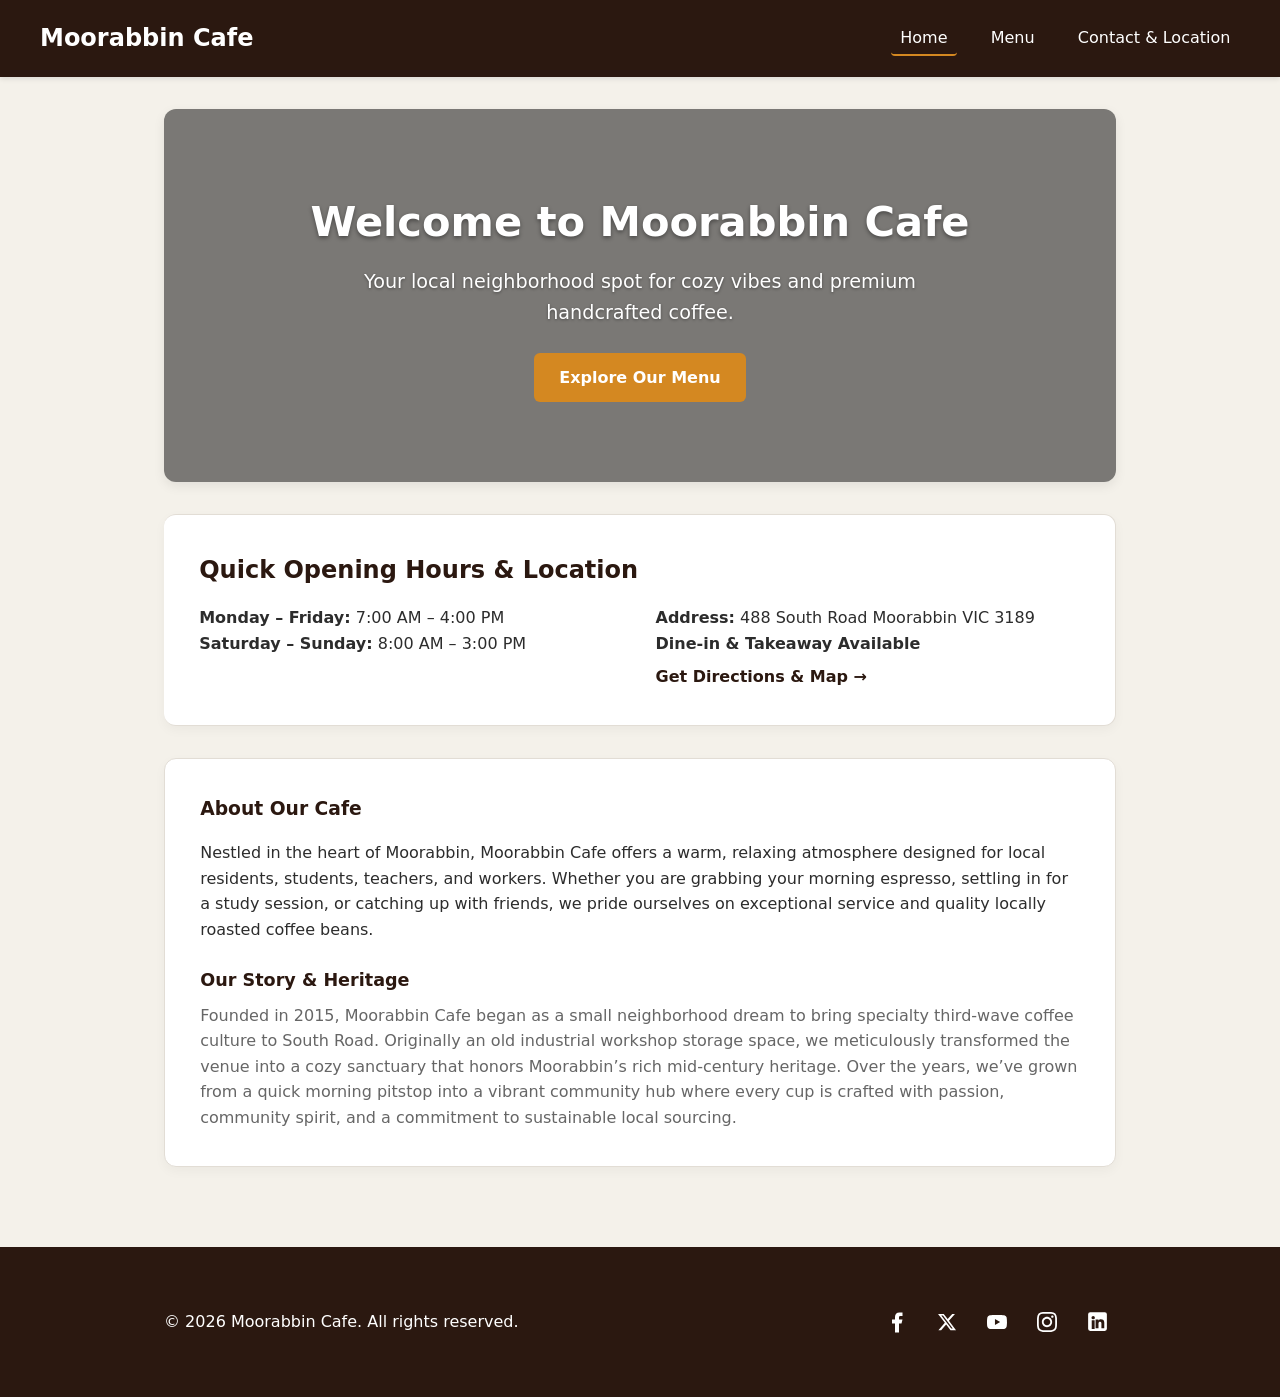
==== index.html @ 080bca46 "Initial upload of Moorabbin Cafe files" ====
<!DOCTYPE html>
<html lang="en">
<head>
  <meta charset="UTF-8">
  <meta name="viewport" content="width=device-width, initial-scale=1.0">
  <title>Moorabbin Cafe | Home</title>
  <link rel="stylesheet" href="css/style.css">
</head>
<body>

  <!-- Navigation Header -->
  <header class="header">
    <a href="index.html" class="brand-title">Moorabbin Cafe</a>
    
    <!-- Responsive Hamburgur Button -->
    <input type="checkbox" id="nav-toggle" class="nav-toggle">
    <label for="nav-toggle" class="hamburger">
      <span></span>
      <span></span>
      <span></span>
    </label>

    <nav>
      <ul class="nav-menu">
        <li><a href="index.html" class="active">Home</a></li>
        <li><a href="menu.html">Menu</a></li>
        <li><a href="contact.html">Contact & Location</a></li>
      </ul>
    </nav>
  </header>

  <!-- Main Content Area -->
  <main>
    <!-- Hero Section -->
    <div class="hero-container">
      <section class="hero">
        <h1>Welcome to Moorabbin Cafe</h1>
        <p>Your local neighborhood spot for cozy vibes and premium handcrafted coffee.</p>
        <a href="menu.html" class="btn">Explore Our Menu</a>
      </section>
    </div>

    <div class="container">
      <!-- Quick Information Section -->
      <section class="card" style="border-left: 6px solid var(--primary-green);">
        <h2>Quick Opening Hours & Location</h2>
        <div class="grid-2">
          <div>
            <p><strong>Monday – Friday:</strong> 7:00 AM – 4:00 PM</p>
            <p><strong>Saturday – Sunday:</strong> 8:00 AM – 3:00 PM</p>
          </div>
          <div>
            <p><strong>Address:</strong> 488 South Road Moorabbin VIC 3189</p>
            <p><strong>Dine-in & Takeaway Available</strong></p>
            <a href="contact.html" style="color: var(--primary-espresso); font-weight: 600; text-decoration: none; margin-top: 0.5rem; display: inline-block;">Get Directions & Map &rarr;</a>
          </div>
        </div>
      </section>

      <!-- About Section -->
      <section class="card">
        <h3>About Our Cafe</h3>
        <p style="color: var(--text-dark); line-height: 1.6; margin-bottom: 1rem;">
          Nestled in the heart of Moorabbin, Moorabbin Cafe offers a warm, relaxing atmosphere designed for local residents, students, teachers, and workers. Whether you are grabbing your morning espresso, settling in for a study session, or catching up with friends, we pride ourselves on exceptional service and quality locally roasted coffee beans.
        </p>
        
        <h4 style="color: var(--primary-espresso); margin-top: 1.5rem; margin-bottom: 0.5rem; font-size: 1.1rem;">Our Story & Heritage</h4>
        <p style="color: var(--text-muted); line-height: 1.6;">
          Founded in 2015, Moorabbin Cafe began as a small neighborhood dream to bring specialty third-wave coffee culture to South Road. Originally an old industrial workshop storage space, we meticulously transformed the venue into a cozy sanctuary that honors Moorabbin’s rich mid-century heritage. Over the years, we’ve grown from a quick morning pitstop into a vibrant community hub where every cup is crafted with passion, community spirit, and a commitment to sustainable local sourcing.
        </p>
      </section>      
    </div>
  </main>

  <!-- Footer -->
  <footer>
    <div class="container footer-container">
      <p>&copy; 2026 Moorabbin Cafe. All rights reserved.</p>

      <!-- Social Links (Right-aligned) -->
      <div class="footer-socials">
        <!-- Facebook -->
        <a href="https://facebook.com" target="_blank" rel="noopener noreferrer" class="social-icon facebook-link" aria-label="Facebook">
          <svg viewBox="0 0 24 24">
            <path d="M14 13.5h2.5l1-4H14v-2c0-1.03.7-1.5 1.5-1.5h2v-3.5h-3c-3.1 0-4.5 1.84-4.5 4.5v2.5H7v4h3v9h4v-9z"/>
          </svg>
        </a>
        
        <!-- X (Twitter) -->
        <a href="https://x.com" target="_blank" rel="noopener noreferrer" class="social-icon" aria-label="X (Twitter)">
          <svg viewBox="0 0 24 24"><path d="M18.244 2.25h3.308l-7.227 8.26 8.502 11.24H16.17l-5.214-6.817L4.99 21.75H1.68l7.73-8.835L1.254 2.25H8.08l4.713 6.231zm-1.161 17.52h1.833L7.084 4.126H5.117z"/></svg>
        </a>

        <!-- YouTube -->
        <a href="https://youtube.com" target="_blank" rel="noopener noreferrer" class="social-icon" aria-label="YouTube">
          <svg viewBox="0 0 24 24"><path d="M23.498 6.186a3.016 3.016 0 0 0-2.122-2.136C19.505 3.545 12 3.545 12 3.545s-7.505 0-9.377.505A3.017 3.017 0 0 0 .502 6.186C0 8.07 0 12 0 12s0 3.93.502 5.814a3.016 3.016 0 0 0 2.122 2.136c1.871.505 9.376.505 9.376.505s7.505 0 9.377-.505a3.015 3.015 0 0 0 2.122-2.136C24 15.93 24 12 24 12s0-3.93-.502-5.814zM9.545 15.568V8.432L15.818 12l-6.273 3.568z"/></svg>
        </a>

        <!-- Instagram -->
        <a href="https://instagram.com" target="_blank" rel="noopener noreferrer" class="social-icon" aria-label="Instagram">
          <svg viewBox="0 0 24 24"><path d="M12 2.163c3.204 0 3.584.012 4.85.07 3.252.148 4.771 1.691 4.919 4.919.058 1.265.069 1.645.069 4.849 0 3.205-.012 3.584-.069 4.849-.149 3.225-1.664 4.771-4.919 4.919-1.266.058-1.644.07-4.85.07-3.204 0-3.584-.012-4.849-.07-3.26-.149-4.771-1.699-4.919-4.92-.058-1.265-.07-1.644-.07-4.849 0-3.204.013-3.583.07-4.849.149-3.227 1.664-4.771 4.919-4.919 1.266-.057 1.645-.069 4.849-.069zm0-2.163c-3.259 0-3.667.014-4.947.072-4.358.2-6.78 2.618-6.98 6.98-.059 1.281-.073 1.689-.073 4.948 0 3.259.014 3.668.072 4.948.2 4.358 2.618 6.78 6.98 6.98 1.281.058 1.689.072 4.948.072 3.259 0 3.668-.014 4.948-.072 4.354-.2 6.782-2.618 6.979-6.98.059-1.28.073-1.689.073-4.948 0-3.259-.014-3.667-.072-4.947-.196-4.354-2.617-6.78-6.979-6.98-1.281-.059-1.69-.073-4.949-.073zm0 5.838c-3.403 0-6.162 2.759-6.162 6.162s2.759 6.163 6.162 6.163 6.162-2.759 6.162-6.163c0-3.403-2.759-6.162-6.162-6.162zm0 10.162c-2.209 0-4-1.79-4-4 0-2.209 1.791-4 4-4s4 1.791 4 4c0 2.21-1.791 4-4 4zm6.406-11.845c-.796 0-1.441.645-1.441 1.44s.645 1.44 1.441 1.44c.795 0 1.439-.645 1.439-1.44s-.644-1.44-1.439-1.44z"/></svg>
        </a>
        <!-- LinkedIn Icon -->
        <a href="https://linkedin.com" target="_blank" rel="noopener noreferrer" class="social-icon" aria-label="LinkedIn">
          <svg viewBox="0 0 24 24" style="width: 25px; height: 25px;"><path d="M19 3a2 2 0 0 1 2 2v14a2 2 0 0 1-2 2H5a2 2 0 0 1-2-2V5a2 2 0 0 1 2-2h14m-.5 15.5v-5.3a3.26 3.26 0 0 0-3.26-3.26c-.85 0-1.84.52-2.28 1.3v-1.11h-2.79v8.37h2.79v-4.93c0-.77.62-1.4 1.39-1.4a1.4 1.4 0 0 1 1.4 1.4v4.93h2.75M6.46 10.9v8.37H9.25V10.9H6.46M7.86 6.64a1.64 1.64 0 1 0 0 3.28 1.64 1.64 0 0 0 0-3.28z"/></svg>
        </a>
      </div>      
    </div>
  </footer>

</body>
</html>
---- css/style.css ----
/* ==========================================================================
   Espresso Coffee Palette Design System
   ========================================================================== */
:root {
  --primary-espresso: #2B1810;  /* Rich dark espresso tone for header, footer & headings */
  --secondary-espresso: #3D2317;/* Slightly lighter roast for hover states */
  --accent-warm: #D48821;       /* Warm roast amber/gold for active links & buttons */
  --bg-cream: #F4F1EA;          /* Light warm background */
  --card-bg: #FFFFFF;
  --text-dark: #2C2C2C;
  --text-muted: #666666;
  --border-color: #E2DDD5;
  --font-main: 'Segoe UI', system-ui, -apple-system, sans-serif;
}

/* ==========================================================================
   Base Resets & Typography
   ========================================================================== */
* {
  box-sizing: border-box;
  margin: 0;
  padding: 0;
}

body {
  font-family: var(--font-main);
  background-color: var(--bg-cream);
  color: var(--text-dark);
  line-height: 1.6;
  display: flex;
  flex-direction: column;
  min-height: 100vh;
}

main {
  flex: 1;
}

a {
  text-decoration: none;
}

/* ==========================================================================
   Layout Containers & Cards
   ========================================================================== */
.container {
  max-width: 1000px;
  margin: 2rem auto;
  padding: 0 1.5rem;
  width: 100%;
}

.card {
  background: var(--card-bg);
  padding: 2.2rem;
  border-radius: 12px;
  box-shadow: 0 4px 12px rgba(0, 0, 0, 0.04);
  margin-bottom: 2rem;
  border: 1px solid var(--border-color);
}

.card h2, 
.card h3 {
  color: var(--primary-espresso);
  margin-bottom: 1rem;
}

.grid-2 {
  display: grid;
  grid-template-columns: 1fr 1fr;
  gap: 2rem;
}

/* ==========================================================================
   Header & Navigation
   ========================================================================== */
.header {
  background-color: var(--primary-espresso);
  color: #ffffff;
  padding: 1.2rem 2.5rem;
  display: flex;
  justify-content: space-between;
  align-items: center;
  position: relative;
  box-shadow: 0 2px 5px rgba(0, 0, 0, 0.1);
}

.brand-title {
  font-size: 1.5rem;
  font-weight: 700;
  color: #ffffff;
}

.nav-toggle {
  display: none;
}

.hamburger {
  display: none;
  flex-direction: column;
  cursor: pointer;
  gap: 5px;
  padding: 5px;
  margin-left: auto;
}

.hamburger span {
  width: 25px;
  height: 3px;
  background-color: #ffffff;
  border-radius: 2px;
}

.nav-menu {
  display: flex;
  list-style: none;
  gap: 1.5rem;
}

.nav-menu a {
  color: #ffffff;
  font-weight: 500;
  padding: 0.4rem 0.6rem;
  border-radius: 4px;
  transition: color 0.2s ease;
}

.nav-menu a:hover,
.nav-menu a.active {
  color: #ffffff;
  border-bottom: 2px solid var(--accent-warm);
}

/* ==========================================================================
   Hero Section
   ========================================================================== */
.hero-container {
  max-width: 1000px;
  margin: 2rem auto 0 auto;
  padding: 0 1.5rem;
}

.hero {
  position: relative;
  background: linear-gradient(rgba(0, 0, 0, 0.5), rgba(0, 0, 0, 0.5)), 
              url('../images/coffee4.jpg') no-repeat center center/cover;
  color: #ffffff;
  padding: 5rem 2rem;
  text-align: center;
  border-radius: 12px;
  overflow: hidden;
  box-shadow: 0 4px 12px rgba(0, 0, 0, 0.08);
  display: flex;
  flex-direction: column;
  align-items: center;
  justify-content: center;
}

.hero h1 {
  font-size: 2.6rem;
  font-weight: 700;
  margin-bottom: 0.75rem;
  text-shadow: 0 2px 4px rgba(0, 0, 0, 0.4);
}

.hero p {
  font-size: 1.2rem;
  margin-bottom: 1.5rem;
  max-width: 650px;
  text-shadow: 0 1px 3px rgba(0, 0, 0, 0.4);
}

.btn {
  display: inline-block;
  background-color: var(--accent-warm);
  color: #ffffff;
  padding: 0.75rem 1.6rem;
  font-weight: 600;
  border-radius: 6px;
  border: none;
  cursor: pointer;
  transition: opacity 0.2s ease;
}

.btn:hover {
  opacity: 0.9;
}

/* ==========================================================================
   Forms & Maps
   ========================================================================== */
.form-group {
  margin-bottom: 1.25rem;
}

.form-group label {
  display: block;
  margin-bottom: 0.5rem;
  font-weight: 600;
  color: var(--text-dark);
}

.form-group input,
.form-group textarea {
  display: block;
  width: 100%;
  padding: 0.75rem;
  border: 1px solid var(--border-color);
  border-radius: 6px;
  font-family: inherit;
  font-size: 1rem;
}

.form-group input:focus,
.form-group textarea:focus {
  outline: 2px solid var(--primary-espresso);
  border-color: transparent;
}

.map-container {
  width: 100%;
  height: 400px;
  border-radius: 8px;
  overflow: hidden;
  margin-top: 1rem;
}

.map-container iframe {
  width: 100% !important;
  height: 100% !important;
  border: 0;
}

/* ==========================================================================
   Unified 4-Column Menu Layout
   ========================================================================== */
.menu-grid-4col {
  display: grid;
  grid-template-columns: repeat(4, 1fr);
  gap: 1.5rem;
  margin-bottom: 3rem;
}

.menu-text-box-coffee,
.menu-text-box-bakery {
  grid-column: span 2;
  background: var(--card-bg);
  padding: 1.8rem;
  border-radius: 12px;
  border: 1px solid var(--border-color);
  box-shadow: 0 4px 12px rgba(0, 0, 0, 0.04);
}

.menu-text-box-coffee h3,
.menu-text-box-bakery h3 {
  color: var(--primary-espresso);
  font-size: 1.4rem;
  margin-bottom: 1rem;
  border-bottom: 2px solid var(--accent-warm);
  padding-bottom: 0.4rem;
}

.menu-text-item {
  display: flex;
  justify-content: space-between;
  border-bottom: 1px dashed var(--border-color);
  padding: 0.5rem 0;
}

.menu-text-name {
  font-weight: 600;
  color: var(--text-dark);
  font-size: 0.95rem;
}

.menu-text-price {
  font-weight: 700;
  color: var(--primary-espresso);
  font-size: 0.95rem;
}

.menu-card {
  background: var(--card-bg);
  border-radius: 10px;
  overflow: hidden;
  border: 1px solid var(--border-color);
  box-shadow: 0 3px 8px rgba(0, 0, 0, 0.04);
  display: flex;
  flex-direction: column;
}

.menu-card-img {
  width: 100%;
  height: 130px;
  object-fit: cover;
  display: block;
}

.menu-card-body {
  padding: 0.85rem;
  display: flex;
  flex-direction: column;
  flex: 1;
}

.menu-card-header {
  display: flex;
  justify-content: space-between;
  align-items: baseline;
  margin-bottom: 0.25rem;
}

.menu-card-title {
  font-size: 0.95rem;
  font-weight: 700;
  color: var(--primary-espresso);
  margin: 0;
}

.menu-card-price {
  font-size: 0.9rem;
  font-weight: 700;
  color: var(--accent-warm);
}

.menu-card-desc {
  font-size: 0.8rem;
  color: var(--text-muted);
  margin: 0;
}

/* ==========================================================================
   Footer & Social Icons
   ========================================================================== */
footer {
  background-color: var(--primary-espresso);
  color: #ffffff;
  padding: 1.5rem 0;
  margin-top: 3rem;
}

.footer-container {
  display: flex;
  justify-content: space-between;
  align-items: center;
  flex-wrap: wrap;
  gap: 1rem;
}

.footer-socials {
  display: flex;
  gap: 0.75rem;
  align-items: center;
}

.social-icon {
  display: inline-flex;
  align-items: center;
  justify-content: center;
  width: 38px;
  height: 38px;
  color: #ffffff;
  text-decoration: none;
  transition: all 0.2s ease;
}

.social-icon svg {
  width: 20px;
  height: 20px;
  fill: #ffffff;
  display: block;
}

.social-icon.facebook-link svg {
  width: 24px;
  height: 24px;
}

.social-icon:hover {
  background-color: rgba(255, 255, 255, 0.2);
  border-radius: 50%;
  transform: translateY(-2px);
}

/* ==========================================================================
   Responsive Media Queries
   ========================================================================== */
@media (max-width: 1024px) {
  .menu-grid-4col {
    grid-template-columns: repeat(2, 1fr);
  }
  .menu-text-box-coffee,
  .menu-text-box-bakery {
    grid-column: span 2;
  }
}

@media (max-width: 768px) {
  .hamburger {
    display: flex;
  }

  .nav-menu {
    display: none;
    flex-direction: column;
    position: absolute;
    top: 100%;
    left: 0;
    width: 100%;
    background-color: var(--primary-espresso);
    padding: 1.0rem 2rem;
    box-shadow: 0 4px 6px rgba(0, 0, 0, 0.15);
    z-index: 100;
  }

  .nav-toggle:checked ~ nav .nav-menu {
    display: flex;
  }

  .grid-2 {
    grid-template-columns: 1fr;
  }
}

@media (max-width: 600px) {
  .menu-grid-4col {
    grid-template-columns: 1fr;
  }
  .menu-text-box-coffee,
  .menu-text-box-bakery {
    grid-column: span 1;
  }
}
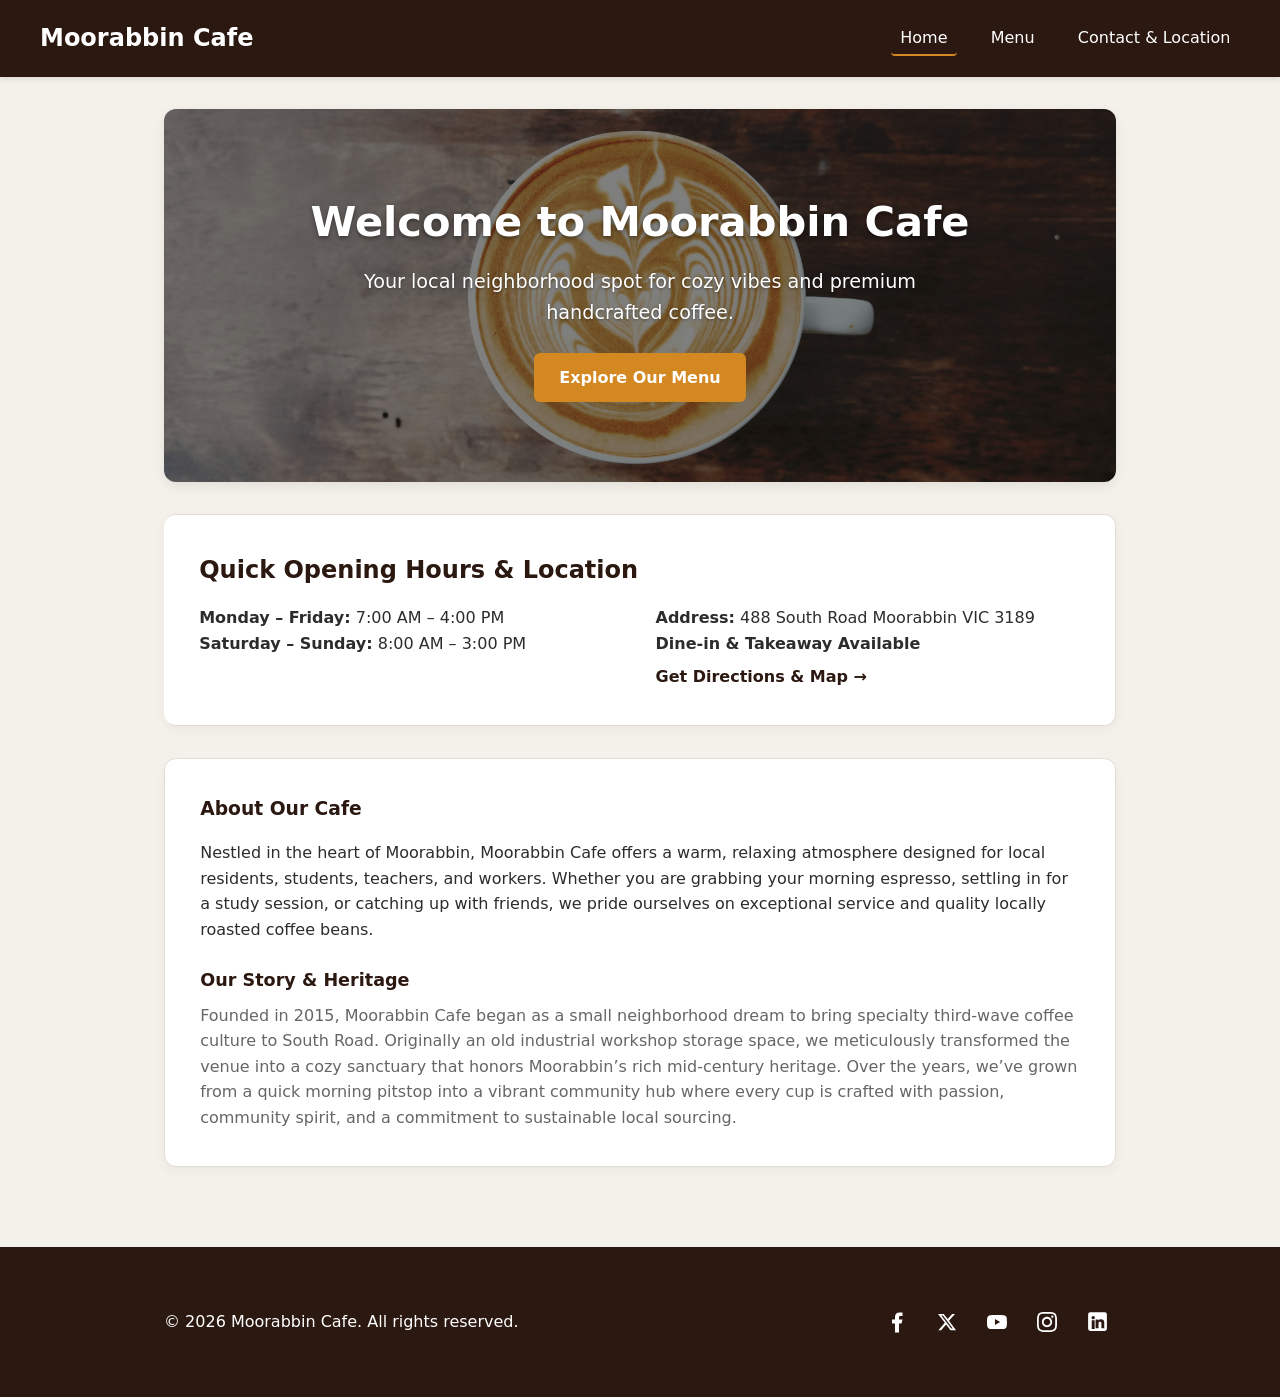
==== commit d64ba607: "Add Google Search Console meta tag" ====
--- a/index.html
+++ b/index.html
@@ -1,112 +1,113 @@
-<!DOCTYPE html>
-<html lang="en">
-<head>
-  <meta charset="UTF-8">
-  <meta name="viewport" content="width=device-width, initial-scale=1.0">
-  <title>Moorabbin Cafe | Home</title>
-  <link rel="stylesheet" href="css/style.css">
-</head>
-<body>
-
-  <!-- Navigation Header -->
-  <header class="header">
-    <a href="index.html" class="brand-title">Moorabbin Cafe</a>
-    
-    <!-- Responsive Hamburgur Button -->
-    <input type="checkbox" id="nav-toggle" class="nav-toggle">
-    <label for="nav-toggle" class="hamburger">
-      <span></span>
-      <span></span>
-      <span></span>
-    </label>
-
-    <nav>
-      <ul class="nav-menu">
-        <li><a href="index.html" class="active">Home</a></li>
-        <li><a href="menu.html">Menu</a></li>
-        <li><a href="contact.html">Contact & Location</a></li>
-      </ul>
-    </nav>
-  </header>
-
-  <!-- Main Content Area -->
-  <main>
-    <!-- Hero Section -->
-    <div class="hero-container">
-      <section class="hero">
-        <h1>Welcome to Moorabbin Cafe</h1>
-        <p>Your local neighborhood spot for cozy vibes and premium handcrafted coffee.</p>
-        <a href="menu.html" class="btn">Explore Our Menu</a>
-      </section>
-    </div>
-
-    <div class="container">
-      <!-- Quick Information Section -->
-      <section class="card" style="border-left: 6px solid var(--primary-green);">
-        <h2>Quick Opening Hours & Location</h2>
-        <div class="grid-2">
-          <div>
-            <p><strong>Monday – Friday:</strong> 7:00 AM – 4:00 PM</p>
-            <p><strong>Saturday – Sunday:</strong> 8:00 AM – 3:00 PM</p>
-          </div>
-          <div>
-            <p><strong>Address:</strong> 488 South Road Moorabbin VIC 3189</p>
-            <p><strong>Dine-in & Takeaway Available</strong></p>
-            <a href="contact.html" style="color: var(--primary-espresso); font-weight: 600; text-decoration: none; margin-top: 0.5rem; display: inline-block;">Get Directions & Map &rarr;</a>
-          </div>
-        </div>
-      </section>
-
-      <!-- About Section -->
-      <section class="card">
-        <h3>About Our Cafe</h3>
-        <p style="color: var(--text-dark); line-height: 1.6; margin-bottom: 1rem;">
-          Nestled in the heart of Moorabbin, Moorabbin Cafe offers a warm, relaxing atmosphere designed for local residents, students, teachers, and workers. Whether you are grabbing your morning espresso, settling in for a study session, or catching up with friends, we pride ourselves on exceptional service and quality locally roasted coffee beans.
-        </p>
-        
-        <h4 style="color: var(--primary-espresso); margin-top: 1.5rem; margin-bottom: 0.5rem; font-size: 1.1rem;">Our Story & Heritage</h4>
-        <p style="color: var(--text-muted); line-height: 1.6;">
-          Founded in 2015, Moorabbin Cafe began as a small neighborhood dream to bring specialty third-wave coffee culture to South Road. Originally an old industrial workshop storage space, we meticulously transformed the venue into a cozy sanctuary that honors Moorabbin’s rich mid-century heritage. Over the years, we’ve grown from a quick morning pitstop into a vibrant community hub where every cup is crafted with passion, community spirit, and a commitment to sustainable local sourcing.
-        </p>
-      </section>      
-    </div>
-  </main>
-
-  <!-- Footer -->
-  <footer>
-    <div class="container footer-container">
-      <p>&copy; 2026 Moorabbin Cafe. All rights reserved.</p>
-
-      <!-- Social Links (Right-aligned) -->
-      <div class="footer-socials">
-        <!-- Facebook -->
-        <a href="https://facebook.com" target="_blank" rel="noopener noreferrer" class="social-icon facebook-link" aria-label="Facebook">
-          <svg viewBox="0 0 24 24">
-            <path d="M14 13.5h2.5l1-4H14v-2c0-1.03.7-1.5 1.5-1.5h2v-3.5h-3c-3.1 0-4.5 1.84-4.5 4.5v2.5H7v4h3v9h4v-9z"/>
-          </svg>
-        </a>
-        
-        <!-- X (Twitter) -->
-        <a href="https://x.com" target="_blank" rel="noopener noreferrer" class="social-icon" aria-label="X (Twitter)">
-          <svg viewBox="0 0 24 24"><path d="M18.244 2.25h3.308l-7.227 8.26 8.502 11.24H16.17l-5.214-6.817L4.99 21.75H1.68l7.73-8.835L1.254 2.25H8.08l4.713 6.231zm-1.161 17.52h1.833L7.084 4.126H5.117z"/></svg>
-        </a>
-
-        <!-- YouTube -->
-        <a href="https://youtube.com" target="_blank" rel="noopener noreferrer" class="social-icon" aria-label="YouTube">
-          <svg viewBox="0 0 24 24"><path d="M23.498 6.186a3.016 3.016 0 0 0-2.122-2.136C19.505 3.545 12 3.545 12 3.545s-7.505 0-9.377.505A3.017 3.017 0 0 0 .502 6.186C0 8.07 0 12 0 12s0 3.93.502 5.814a3.016 3.016 0 0 0 2.122 2.136c1.871.505 9.376.505 9.376.505s7.505 0 9.377-.505a3.015 3.015 0 0 0 2.122-2.136C24 15.93 24 12 24 12s0-3.93-.502-5.814zM9.545 15.568V8.432L15.818 12l-6.273 3.568z"/></svg>
-        </a>
-
-        <!-- Instagram -->
-        <a href="https://instagram.com" target="_blank" rel="noopener noreferrer" class="social-icon" aria-label="Instagram">
-          <svg viewBox="0 0 24 24"><path d="M12 2.163c3.204 0 3.584.012 4.85.07 3.252.148 4.771 1.691 4.919 4.919.058 1.265.069 1.645.069 4.849 0 3.205-.012 3.584-.069 4.849-.149 3.225-1.664 4.771-4.919 4.919-1.266.058-1.644.07-4.85.07-3.204 0-3.584-.012-4.849-.07-3.26-.149-4.771-1.699-4.919-4.92-.058-1.265-.07-1.644-.07-4.849 0-3.204.013-3.583.07-4.849.149-3.227 1.664-4.771 4.919-4.919 1.266-.057 1.645-.069 4.849-.069zm0-2.163c-3.259 0-3.667.014-4.947.072-4.358.2-6.78 2.618-6.98 6.98-.059 1.281-.073 1.689-.073 4.948 0 3.259.014 3.668.072 4.948.2 4.358 2.618 6.78 6.98 6.98 1.281.058 1.689.072 4.948.072 3.259 0 3.668-.014 4.948-.072 4.354-.2 6.782-2.618 6.979-6.98.059-1.28.073-1.689.073-4.948 0-3.259-.014-3.667-.072-4.947-.196-4.354-2.617-6.78-6.979-6.98-1.281-.059-1.69-.073-4.949-.073zm0 5.838c-3.403 0-6.162 2.759-6.162 6.162s2.759 6.163 6.162 6.163 6.162-2.759 6.162-6.163c0-3.403-2.759-6.162-6.162-6.162zm0 10.162c-2.209 0-4-1.79-4-4 0-2.209 1.791-4 4-4s4 1.791 4 4c0 2.21-1.791 4-4 4zm6.406-11.845c-.796 0-1.441.645-1.441 1.44s.645 1.44 1.441 1.44c.795 0 1.439-.645 1.439-1.44s-.644-1.44-1.439-1.44z"/></svg>
-        </a>
-        <!-- LinkedIn Icon -->
-        <a href="https://linkedin.com" target="_blank" rel="noopener noreferrer" class="social-icon" aria-label="LinkedIn">
-          <svg viewBox="0 0 24 24" style="width: 25px; height: 25px;"><path d="M19 3a2 2 0 0 1 2 2v14a2 2 0 0 1-2 2H5a2 2 0 0 1-2-2V5a2 2 0 0 1 2-2h14m-.5 15.5v-5.3a3.26 3.26 0 0 0-3.26-3.26c-.85 0-1.84.52-2.28 1.3v-1.11h-2.79v8.37h2.79v-4.93c0-.77.62-1.4 1.39-1.4a1.4 1.4 0 0 1 1.4 1.4v4.93h2.75M6.46 10.9v8.37H9.25V10.9H6.46M7.86 6.64a1.64 1.64 0 1 0 0 3.28 1.64 1.64 0 0 0 0-3.28z"/></svg>
-        </a>
-      </div>      
-    </div>
-  </footer>
-
-</body>
+<!DOCTYPE html>
+<html lang="en">
+<head>
+  <meta charset="UTF-8">
+  <meta name="viewport" content="width=device-width, initial-scale=1.0">
+  <meta name="google-site-verification" content="V3QNZVAtZKauaNnLMULuKg85HY6yOqBI1x1kBFEwi4g" />
+  <title>Moorabbin Cafe | Home</title>
+  <link rel="stylesheet" href="css/style.css">
+</head>
+<body>
+
+  <!-- Navigation Header -->
+  <header class="header">
+    <a href="index.html" class="brand-title">Moorabbin Cafe</a>
+    
+    <!-- Responsive Hamburgur Button -->
+    <input type="checkbox" id="nav-toggle" class="nav-toggle">
+    <label for="nav-toggle" class="hamburger">
+      <span></span>
+      <span></span>
+      <span></span>
+    </label>
+
+    <nav>
+      <ul class="nav-menu">
+        <li><a href="index.html" class="active">Home</a></li>
+        <li><a href="menu.html">Menu</a></li>
+        <li><a href="contact.html">Contact & Location</a></li>
+      </ul>
+    </nav>
+  </header>
+
+  <!-- Main Content Area -->
+  <main>
+    <!-- Hero Section -->
+    <div class="hero-container">
+      <section class="hero">
+        <h1>Welcome to Moorabbin Cafe</h1>
+        <p>Your local neighborhood spot for cozy vibes and premium handcrafted coffee.</p>
+        <a href="menu.html" class="btn">Explore Our Menu</a>
+      </section>
+    </div>
+
+    <div class="container">
+      <!-- Quick Information Section -->
+      <section class="card" style="border-left: 6px solid var(--primary-green);">
+        <h2>Quick Opening Hours & Location</h2>
+        <div class="grid-2">
+          <div>
+            <p><strong>Monday – Friday:</strong> 7:00 AM – 4:00 PM</p>
+            <p><strong>Saturday – Sunday:</strong> 8:00 AM – 3:00 PM</p>
+          </div>
+          <div>
+            <p><strong>Address:</strong> 488 South Road Moorabbin VIC 3189</p>
+            <p><strong>Dine-in & Takeaway Available</strong></p>
+            <a href="contact.html" style="color: var(--primary-espresso); font-weight: 600; text-decoration: none; margin-top: 0.5rem; display: inline-block;">Get Directions & Map &rarr;</a>
+          </div>
+        </div>
+      </section>
+
+      <!-- About Section -->
+      <section class="card">
+        <h3>About Our Cafe</h3>
+        <p style="color: var(--text-dark); line-height: 1.6; margin-bottom: 1rem;">
+          Nestled in the heart of Moorabbin, Moorabbin Cafe offers a warm, relaxing atmosphere designed for local residents, students, teachers, and workers. Whether you are grabbing your morning espresso, settling in for a study session, or catching up with friends, we pride ourselves on exceptional service and quality locally roasted coffee beans.
+        </p>
+        
+        <h4 style="color: var(--primary-espresso); margin-top: 1.5rem; margin-bottom: 0.5rem; font-size: 1.1rem;">Our Story & Heritage</h4>
+        <p style="color: var(--text-muted); line-height: 1.6;">
+          Founded in 2015, Moorabbin Cafe began as a small neighborhood dream to bring specialty third-wave coffee culture to South Road. Originally an old industrial workshop storage space, we meticulously transformed the venue into a cozy sanctuary that honors Moorabbin’s rich mid-century heritage. Over the years, we’ve grown from a quick morning pitstop into a vibrant community hub where every cup is crafted with passion, community spirit, and a commitment to sustainable local sourcing.
+        </p>
+      </section>      
+    </div>
+  </main>
+
+  <!-- Footer -->
+  <footer>
+    <div class="container footer-container">
+      <p>&copy; 2026 Moorabbin Cafe. All rights reserved.</p>
+
+      <!-- Social Links (Right-aligned) -->
+      <div class="footer-socials">
+        <!-- Facebook -->
+        <a href="https://facebook.com" target="_blank" rel="noopener noreferrer" class="social-icon facebook-link" aria-label="Facebook">
+          <svg viewBox="0 0 24 24">
+            <path d="M14 13.5h2.5l1-4H14v-2c0-1.03.7-1.5 1.5-1.5h2v-3.5h-3c-3.1 0-4.5 1.84-4.5 4.5v2.5H7v4h3v9h4v-9z"/>
+          </svg>
+        </a>
+        
+        <!-- X (Twitter) -->
+        <a href="https://x.com" target="_blank" rel="noopener noreferrer" class="social-icon" aria-label="X (Twitter)">
+          <svg viewBox="0 0 24 24"><path d="M18.244 2.25h3.308l-7.227 8.26 8.502 11.24H16.17l-5.214-6.817L4.99 21.75H1.68l7.73-8.835L1.254 2.25H8.08l4.713 6.231zm-1.161 17.52h1.833L7.084 4.126H5.117z"/></svg>
+        </a>
+
+        <!-- YouTube -->
+        <a href="https://youtube.com" target="_blank" rel="noopener noreferrer" class="social-icon" aria-label="YouTube">
+          <svg viewBox="0 0 24 24"><path d="M23.498 6.186a3.016 3.016 0 0 0-2.122-2.136C19.505 3.545 12 3.545 12 3.545s-7.505 0-9.377.505A3.017 3.017 0 0 0 .502 6.186C0 8.07 0 12 0 12s0 3.93.502 5.814a3.016 3.016 0 0 0 2.122 2.136c1.871.505 9.376.505 9.376.505s7.505 0 9.377-.505a3.015 3.015 0 0 0 2.122-2.136C24 15.93 24 12 24 12s0-3.93-.502-5.814zM9.545 15.568V8.432L15.818 12l-6.273 3.568z"/></svg>
+        </a>
+
+        <!-- Instagram -->
+        <a href="https://instagram.com" target="_blank" rel="noopener noreferrer" class="social-icon" aria-label="Instagram">
+          <svg viewBox="0 0 24 24"><path d="M12 2.163c3.204 0 3.584.012 4.85.07 3.252.148 4.771 1.691 4.919 4.919.058 1.265.069 1.645.069 4.849 0 3.205-.012 3.584-.069 4.849-.149 3.225-1.664 4.771-4.919 4.919-1.266.058-1.644.07-4.85.07-3.204 0-3.584-.012-4.849-.07-3.26-.149-4.771-1.699-4.919-4.92-.058-1.265-.07-1.644-.07-4.849 0-3.204.013-3.583.07-4.849.149-3.227 1.664-4.771 4.919-4.919 1.266-.057 1.645-.069 4.849-.069zm0-2.163c-3.259 0-3.667.014-4.947.072-4.358.2-6.78 2.618-6.98 6.98-.059 1.281-.073 1.689-.073 4.948 0 3.259.014 3.668.072 4.948.2 4.358 2.618 6.78 6.98 6.98 1.281.058 1.689.072 4.948.072 3.259 0 3.668-.014 4.948-.072 4.354-.2 6.782-2.618 6.979-6.98.059-1.28.073-1.689.073-4.948 0-3.259-.014-3.667-.072-4.947-.196-4.354-2.617-6.78-6.979-6.98-1.281-.059-1.69-.073-4.949-.073zm0 5.838c-3.403 0-6.162 2.759-6.162 6.162s2.759 6.163 6.162 6.163 6.162-2.759 6.162-6.163c0-3.403-2.759-6.162-6.162-6.162zm0 10.162c-2.209 0-4-1.79-4-4 0-2.209 1.791-4 4-4s4 1.791 4 4c0 2.21-1.791 4-4 4zm6.406-11.845c-.796 0-1.441.645-1.441 1.44s.645 1.44 1.441 1.44c.795 0 1.439-.645 1.439-1.44s-.644-1.44-1.439-1.44z"/></svg>
+        </a>
+        <!-- LinkedIn Icon -->
+        <a href="https://linkedin.com" target="_blank" rel="noopener noreferrer" class="social-icon" aria-label="LinkedIn">
+          <svg viewBox="0 0 24 24" style="width: 25px; height: 25px;"><path d="M19 3a2 2 0 0 1 2 2v14a2 2 0 0 1-2 2H5a2 2 0 0 1-2-2V5a2 2 0 0 1 2-2h14m-.5 15.5v-5.3a3.26 3.26 0 0 0-3.26-3.26c-.85 0-1.84.52-2.28 1.3v-1.11h-2.79v8.37h2.79v-4.93c0-.77.62-1.4 1.39-1.4a1.4 1.4 0 0 1 1.4 1.4v4.93h2.75M6.46 10.9v8.37H9.25V10.9H6.46M7.86 6.64a1.64 1.64 0 1 0 0 3.28 1.64 1.64 0 0 0 0-3.28z"/></svg>
+        </a>
+      </div>      
+    </div>
+  </footer>
+
+</body>
 </html>
--- a/css/style.css
+++ b/css/style.css
@@ -1,433 +1,433 @@
-/* ==========================================================================
-   Espresso Coffee Palette Design System
-   ========================================================================== */
-:root {
-  --primary-espresso: #2B1810;  /* Rich dark espresso tone for header, footer & headings */
-  --secondary-espresso: #3D2317;/* Slightly lighter roast for hover states */
-  --accent-warm: #D48821;       /* Warm roast amber/gold for active links & buttons */
-  --bg-cream: #F4F1EA;          /* Light warm background */
-  --card-bg: #FFFFFF;
-  --text-dark: #2C2C2C;
-  --text-muted: #666666;
-  --border-color: #E2DDD5;
-  --font-main: 'Segoe UI', system-ui, -apple-system, sans-serif;
-}
-
-/* ==========================================================================
-   Base Resets & Typography
-   ========================================================================== */
-* {
-  box-sizing: border-box;
-  margin: 0;
-  padding: 0;
-}
-
-body {
-  font-family: var(--font-main);
-  background-color: var(--bg-cream);
-  color: var(--text-dark);
-  line-height: 1.6;
-  display: flex;
-  flex-direction: column;
-  min-height: 100vh;
-}
-
-main {
-  flex: 1;
-}
-
-a {
-  text-decoration: none;
-}
-
-/* ==========================================================================
-   Layout Containers & Cards
-   ========================================================================== */
-.container {
-  max-width: 1000px;
-  margin: 2rem auto;
-  padding: 0 1.5rem;
-  width: 100%;
-}
-
-.card {
-  background: var(--card-bg);
-  padding: 2.2rem;
-  border-radius: 12px;
-  box-shadow: 0 4px 12px rgba(0, 0, 0, 0.04);
-  margin-bottom: 2rem;
-  border: 1px solid var(--border-color);
-}
-
-.card h2, 
-.card h3 {
-  color: var(--primary-espresso);
-  margin-bottom: 1rem;
-}
-
-.grid-2 {
-  display: grid;
-  grid-template-columns: 1fr 1fr;
-  gap: 2rem;
-}
-
-/* ==========================================================================
-   Header & Navigation
-   ========================================================================== */
-.header {
-  background-color: var(--primary-espresso);
-  color: #ffffff;
-  padding: 1.2rem 2.5rem;
-  display: flex;
-  justify-content: space-between;
-  align-items: center;
-  position: relative;
-  box-shadow: 0 2px 5px rgba(0, 0, 0, 0.1);
-}
-
-.brand-title {
-  font-size: 1.5rem;
-  font-weight: 700;
-  color: #ffffff;
-}
-
-.nav-toggle {
-  display: none;
-}
-
-.hamburger {
-  display: none;
-  flex-direction: column;
-  cursor: pointer;
-  gap: 5px;
-  padding: 5px;
-  margin-left: auto;
-}
-
-.hamburger span {
-  width: 25px;
-  height: 3px;
-  background-color: #ffffff;
-  border-radius: 2px;
-}
-
-.nav-menu {
-  display: flex;
-  list-style: none;
-  gap: 1.5rem;
-}
-
-.nav-menu a {
-  color: #ffffff;
-  font-weight: 500;
-  padding: 0.4rem 0.6rem;
-  border-radius: 4px;
-  transition: color 0.2s ease;
-}
-
-.nav-menu a:hover,
-.nav-menu a.active {
-  color: #ffffff;
-  border-bottom: 2px solid var(--accent-warm);
-}
-
-/* ==========================================================================
-   Hero Section
-   ========================================================================== */
-.hero-container {
-  max-width: 1000px;
-  margin: 2rem auto 0 auto;
-  padding: 0 1.5rem;
-}
-
-.hero {
-  position: relative;
-  background: linear-gradient(rgba(0, 0, 0, 0.5), rgba(0, 0, 0, 0.5)), 
-              url('../images/coffee4.jpg') no-repeat center center/cover;
-  color: #ffffff;
-  padding: 5rem 2rem;
-  text-align: center;
-  border-radius: 12px;
-  overflow: hidden;
-  box-shadow: 0 4px 12px rgba(0, 0, 0, 0.08);
-  display: flex;
-  flex-direction: column;
-  align-items: center;
-  justify-content: center;
-}
-
-.hero h1 {
-  font-size: 2.6rem;
-  font-weight: 700;
-  margin-bottom: 0.75rem;
-  text-shadow: 0 2px 4px rgba(0, 0, 0, 0.4);
-}
-
-.hero p {
-  font-size: 1.2rem;
-  margin-bottom: 1.5rem;
-  max-width: 650px;
-  text-shadow: 0 1px 3px rgba(0, 0, 0, 0.4);
-}
-
-.btn {
-  display: inline-block;
-  background-color: var(--accent-warm);
-  color: #ffffff;
-  padding: 0.75rem 1.6rem;
-  font-weight: 600;
-  border-radius: 6px;
-  border: none;
-  cursor: pointer;
-  transition: opacity 0.2s ease;
-}
-
-.btn:hover {
-  opacity: 0.9;
-}
-
-/* ==========================================================================
-   Forms & Maps
-   ========================================================================== */
-.form-group {
-  margin-bottom: 1.25rem;
-}
-
-.form-group label {
-  display: block;
-  margin-bottom: 0.5rem;
-  font-weight: 600;
-  color: var(--text-dark);
-}
-
-.form-group input,
-.form-group textarea {
-  display: block;
-  width: 100%;
-  padding: 0.75rem;
-  border: 1px solid var(--border-color);
-  border-radius: 6px;
-  font-family: inherit;
-  font-size: 1rem;
-}
-
-.form-group input:focus,
-.form-group textarea:focus {
-  outline: 2px solid var(--primary-espresso);
-  border-color: transparent;
-}
-
-.map-container {
-  width: 100%;
-  height: 400px;
-  border-radius: 8px;
-  overflow: hidden;
-  margin-top: 1rem;
-}
-
-.map-container iframe {
-  width: 100% !important;
-  height: 100% !important;
-  border: 0;
-}
-
-/* ==========================================================================
-   Unified 4-Column Menu Layout
-   ========================================================================== */
-.menu-grid-4col {
-  display: grid;
-  grid-template-columns: repeat(4, 1fr);
-  gap: 1.5rem;
-  margin-bottom: 3rem;
-}
-
-.menu-text-box-coffee,
-.menu-text-box-bakery {
-  grid-column: span 2;
-  background: var(--card-bg);
-  padding: 1.8rem;
-  border-radius: 12px;
-  border: 1px solid var(--border-color);
-  box-shadow: 0 4px 12px rgba(0, 0, 0, 0.04);
-}
-
-.menu-text-box-coffee h3,
-.menu-text-box-bakery h3 {
-  color: var(--primary-espresso);
-  font-size: 1.4rem;
-  margin-bottom: 1rem;
-  border-bottom: 2px solid var(--accent-warm);
-  padding-bottom: 0.4rem;
-}
-
-.menu-text-item {
-  display: flex;
-  justify-content: space-between;
-  border-bottom: 1px dashed var(--border-color);
-  padding: 0.5rem 0;
-}
-
-.menu-text-name {
-  font-weight: 600;
-  color: var(--text-dark);
-  font-size: 0.95rem;
-}
-
-.menu-text-price {
-  font-weight: 700;
-  color: var(--primary-espresso);
-  font-size: 0.95rem;
-}
-
-.menu-card {
-  background: var(--card-bg);
-  border-radius: 10px;
-  overflow: hidden;
-  border: 1px solid var(--border-color);
-  box-shadow: 0 3px 8px rgba(0, 0, 0, 0.04);
-  display: flex;
-  flex-direction: column;
-}
-
-.menu-card-img {
-  width: 100%;
-  height: 130px;
-  object-fit: cover;
-  display: block;
-}
-
-.menu-card-body {
-  padding: 0.85rem;
-  display: flex;
-  flex-direction: column;
-  flex: 1;
-}
-
-.menu-card-header {
-  display: flex;
-  justify-content: space-between;
-  align-items: baseline;
-  margin-bottom: 0.25rem;
-}
-
-.menu-card-title {
-  font-size: 0.95rem;
-  font-weight: 700;
-  color: var(--primary-espresso);
-  margin: 0;
-}
-
-.menu-card-price {
-  font-size: 0.9rem;
-  font-weight: 700;
-  color: var(--accent-warm);
-}
-
-.menu-card-desc {
-  font-size: 0.8rem;
-  color: var(--text-muted);
-  margin: 0;
-}
-
-/* ==========================================================================
-   Footer & Social Icons
-   ========================================================================== */
-footer {
-  background-color: var(--primary-espresso);
-  color: #ffffff;
-  padding: 1.5rem 0;
-  margin-top: 3rem;
-}
-
-.footer-container {
-  display: flex;
-  justify-content: space-between;
-  align-items: center;
-  flex-wrap: wrap;
-  gap: 1rem;
-}
-
-.footer-socials {
-  display: flex;
-  gap: 0.75rem;
-  align-items: center;
-}
-
-.social-icon {
-  display: inline-flex;
-  align-items: center;
-  justify-content: center;
-  width: 38px;
-  height: 38px;
-  color: #ffffff;
-  text-decoration: none;
-  transition: all 0.2s ease;
-}
-
-.social-icon svg {
-  width: 20px;
-  height: 20px;
-  fill: #ffffff;
-  display: block;
-}
-
-.social-icon.facebook-link svg {
-  width: 24px;
-  height: 24px;
-}
-
-.social-icon:hover {
-  background-color: rgba(255, 255, 255, 0.2);
-  border-radius: 50%;
-  transform: translateY(-2px);
-}
-
-/* ==========================================================================
-   Responsive Media Queries
-   ========================================================================== */
-@media (max-width: 1024px) {
-  .menu-grid-4col {
-    grid-template-columns: repeat(2, 1fr);
-  }
-  .menu-text-box-coffee,
-  .menu-text-box-bakery {
-    grid-column: span 2;
-  }
-}
-
-@media (max-width: 768px) {
-  .hamburger {
-    display: flex;
-  }
-
-  .nav-menu {
-    display: none;
-    flex-direction: column;
-    position: absolute;
-    top: 100%;
-    left: 0;
-    width: 100%;
-    background-color: var(--primary-espresso);
-    padding: 1.0rem 2rem;
-    box-shadow: 0 4px 6px rgba(0, 0, 0, 0.15);
-    z-index: 100;
-  }
-
-  .nav-toggle:checked ~ nav .nav-menu {
-    display: flex;
-  }
-
-  .grid-2 {
-    grid-template-columns: 1fr;
-  }
-}
-
-@media (max-width: 600px) {
-  .menu-grid-4col {
-    grid-template-columns: 1fr;
-  }
-  .menu-text-box-coffee,
-  .menu-text-box-bakery {
-    grid-column: span 1;
-  }
+/* ==========================================================================
+   Espresso Coffee Palette Design System
+   ========================================================================== */
+:root {
+  --primary-espresso: #2B1810;  /* Rich dark espresso tone for header, footer & headings */
+  --secondary-espresso: #3D2317;/* Slightly lighter roast for hover states */
+  --accent-warm: #D48821;       /* Warm roast amber/gold for active links & buttons */
+  --bg-cream: #F4F1EA;          /* Light warm background */
+  --card-bg: #FFFFFF;
+  --text-dark: #2C2C2C;
+  --text-muted: #666666;
+  --border-color: #E2DDD5;
+  --font-main: 'Segoe UI', system-ui, -apple-system, sans-serif;
+}
+
+/* ==========================================================================
+   Base Resets & Typography
+   ========================================================================== */
+* {
+  box-sizing: border-box;
+  margin: 0;
+  padding: 0;
+}
+
+body {
+  font-family: var(--font-main);
+  background-color: var(--bg-cream);
+  color: var(--text-dark);
+  line-height: 1.6;
+  display: flex;
+  flex-direction: column;
+  min-height: 100vh;
+}
+
+main {
+  flex: 1;
+}
+
+a {
+  text-decoration: none;
+}
+
+/* ==========================================================================
+   Layout Containers & Cards
+   ========================================================================== */
+.container {
+  max-width: 1000px;
+  margin: 2rem auto;
+  padding: 0 1.5rem;
+  width: 100%;
+}
+
+.card {
+  background: var(--card-bg);
+  padding: 2.2rem;
+  border-radius: 12px;
+  box-shadow: 0 4px 12px rgba(0, 0, 0, 0.04);
+  margin-bottom: 2rem;
+  border: 1px solid var(--border-color);
+}
+
+.card h2, 
+.card h3 {
+  color: var(--primary-espresso);
+  margin-bottom: 1rem;
+}
+
+.grid-2 {
+  display: grid;
+  grid-template-columns: 1fr 1fr;
+  gap: 2rem;
+}
+
+/* ==========================================================================
+   Header & Navigation
+   ========================================================================== */
+.header {
+  background-color: var(--primary-espresso);
+  color: #ffffff;
+  padding: 1.2rem 2.5rem;
+  display: flex;
+  justify-content: space-between;
+  align-items: center;
+  position: relative;
+  box-shadow: 0 2px 5px rgba(0, 0, 0, 0.1);
+}
+
+.brand-title {
+  font-size: 1.5rem;
+  font-weight: 700;
+  color: #ffffff;
+}
+
+.nav-toggle {
+  display: none;
+}
+
+.hamburger {
+  display: none;
+  flex-direction: column;
+  cursor: pointer;
+  gap: 5px;
+  padding: 5px;
+  margin-left: auto;
+}
+
+.hamburger span {
+  width: 25px;
+  height: 3px;
+  background-color: #ffffff;
+  border-radius: 2px;
+}
+
+.nav-menu {
+  display: flex;
+  list-style: none;
+  gap: 1.5rem;
+}
+
+.nav-menu a {
+  color: #ffffff;
+  font-weight: 500;
+  padding: 0.4rem 0.6rem;
+  border-radius: 4px;
+  transition: color 0.2s ease;
+}
+
+.nav-menu a:hover,
+.nav-menu a.active {
+  color: #ffffff;
+  border-bottom: 2px solid var(--accent-warm);
+}
+
+/* ==========================================================================
+   Hero Section
+   ========================================================================== */
+.hero-container {
+  max-width: 1000px;
+  margin: 2rem auto 0 auto;
+  padding: 0 1.5rem;
+}
+
+.hero {
+  position: relative;
+  background: linear-gradient(rgba(0, 0, 0, 0.5), rgba(0, 0, 0, 0.5)), 
+              url('../images/coffee4.jpg') no-repeat center center/cover;
+  color: #ffffff;
+  padding: 5rem 2rem;
+  text-align: center;
+  border-radius: 12px;
+  overflow: hidden;
+  box-shadow: 0 4px 12px rgba(0, 0, 0, 0.08);
+  display: flex;
+  flex-direction: column;
+  align-items: center;
+  justify-content: center;
+}
+
+.hero h1 {
+  font-size: 2.6rem;
+  font-weight: 700;
+  margin-bottom: 0.75rem;
+  text-shadow: 0 2px 4px rgba(0, 0, 0, 0.4);
+}
+
+.hero p {
+  font-size: 1.2rem;
+  margin-bottom: 1.5rem;
+  max-width: 650px;
+  text-shadow: 0 1px 3px rgba(0, 0, 0, 0.4);
+}
+
+.btn {
+  display: inline-block;
+  background-color: var(--accent-warm);
+  color: #ffffff;
+  padding: 0.75rem 1.6rem;
+  font-weight: 600;
+  border-radius: 6px;
+  border: none;
+  cursor: pointer;
+  transition: opacity 0.2s ease;
+}
+
+.btn:hover {
+  opacity: 0.9;
+}
+
+/* ==========================================================================
+   Forms & Maps
+   ========================================================================== */
+.form-group {
+  margin-bottom: 1.25rem;
+}
+
+.form-group label {
+  display: block;
+  margin-bottom: 0.5rem;
+  font-weight: 600;
+  color: var(--text-dark);
+}
+
+.form-group input,
+.form-group textarea {
+  display: block;
+  width: 100%;
+  padding: 0.75rem;
+  border: 1px solid var(--border-color);
+  border-radius: 6px;
+  font-family: inherit;
+  font-size: 1rem;
+}
+
+.form-group input:focus,
+.form-group textarea:focus {
+  outline: 2px solid var(--primary-espresso);
+  border-color: transparent;
+}
+
+.map-container {
+  width: 100%;
+  height: 400px;
+  border-radius: 8px;
+  overflow: hidden;
+  margin-top: 1rem;
+}
+
+.map-container iframe {
+  width: 100% !important;
+  height: 100% !important;
+  border: 0;
+}
+
+/* ==========================================================================
+   Unified 4-Column Menu Layout
+   ========================================================================== */
+.menu-grid-4col {
+  display: grid;
+  grid-template-columns: repeat(4, 1fr);
+  gap: 1.5rem;
+  margin-bottom: 3rem;
+}
+
+.menu-text-box-coffee,
+.menu-text-box-bakery {
+  grid-column: span 2;
+  background: var(--card-bg);
+  padding: 1.8rem;
+  border-radius: 12px;
+  border: 1px solid var(--border-color);
+  box-shadow: 0 4px 12px rgba(0, 0, 0, 0.04);
+}
+
+.menu-text-box-coffee h3,
+.menu-text-box-bakery h3 {
+  color: var(--primary-espresso);
+  font-size: 1.4rem;
+  margin-bottom: 1rem;
+  border-bottom: 2px solid var(--accent-warm);
+  padding-bottom: 0.4rem;
+}
+
+.menu-text-item {
+  display: flex;
+  justify-content: space-between;
+  border-bottom: 1px dashed var(--border-color);
+  padding: 0.5rem 0;
+}
+
+.menu-text-name {
+  font-weight: 600;
+  color: var(--text-dark);
+  font-size: 0.95rem;
+}
+
+.menu-text-price {
+  font-weight: 700;
+  color: var(--primary-espresso);
+  font-size: 0.95rem;
+}
+
+.menu-card {
+  background: var(--card-bg);
+  border-radius: 10px;
+  overflow: hidden;
+  border: 1px solid var(--border-color);
+  box-shadow: 0 3px 8px rgba(0, 0, 0, 0.04);
+  display: flex;
+  flex-direction: column;
+}
+
+.menu-card-img {
+  width: 100%;
+  height: 130px;
+  object-fit: cover;
+  display: block;
+}
+
+.menu-card-body {
+  padding: 0.85rem;
+  display: flex;
+  flex-direction: column;
+  flex: 1;
+}
+
+.menu-card-header {
+  display: flex;
+  justify-content: space-between;
+  align-items: baseline;
+  margin-bottom: 0.25rem;
+}
+
+.menu-card-title {
+  font-size: 0.95rem;
+  font-weight: 700;
+  color: var(--primary-espresso);
+  margin: 0;
+}
+
+.menu-card-price {
+  font-size: 0.9rem;
+  font-weight: 700;
+  color: var(--accent-warm);
+}
+
+.menu-card-desc {
+  font-size: 0.8rem;
+  color: var(--text-muted);
+  margin: 0;
+}
+
+/* ==========================================================================
+   Footer & Social Icons
+   ========================================================================== */
+footer {
+  background-color: var(--primary-espresso);
+  color: #ffffff;
+  padding: 1.5rem 0;
+  margin-top: 3rem;
+}
+
+.footer-container {
+  display: flex;
+  justify-content: space-between;
+  align-items: center;
+  flex-wrap: wrap;
+  gap: 1rem;
+}
+
+.footer-socials {
+  display: flex;
+  gap: 0.75rem;
+  align-items: center;
+}
+
+.social-icon {
+  display: inline-flex;
+  align-items: center;
+  justify-content: center;
+  width: 38px;
+  height: 38px;
+  color: #ffffff;
+  text-decoration: none;
+  transition: all 0.2s ease;
+}
+
+.social-icon svg {
+  width: 20px;
+  height: 20px;
+  fill: #ffffff;
+  display: block;
+}
+
+.social-icon.facebook-link svg {
+  width: 24px;
+  height: 24px;
+}
+
+.social-icon:hover {
+  background-color: rgba(255, 255, 255, 0.2);
+  border-radius: 50%;
+  transform: translateY(-2px);
+}
+
+/* ==========================================================================
+   Responsive Media Queries
+   ========================================================================== */
+@media (max-width: 1024px) {
+  .menu-grid-4col {
+    grid-template-columns: repeat(2, 1fr);
+  }
+  .menu-text-box-coffee,
+  .menu-text-box-bakery {
+    grid-column: span 2;
+  }
+}
+
+@media (max-width: 768px) {
+  .hamburger {
+    display: flex;
+  }
+
+  .nav-menu {
+    display: none;
+    flex-direction: column;
+    position: absolute;
+    top: 100%;
+    left: 0;
+    width: 100%;
+    background-color: var(--primary-espresso);
+    padding: 1.0rem 2rem;
+    box-shadow: 0 4px 6px rgba(0, 0, 0, 0.15);
+    z-index: 100;
+  }
+
+  .nav-toggle:checked ~ nav .nav-menu {
+    display: flex;
+  }
+
+  .grid-2 {
+    grid-template-columns: 1fr;
+  }
+}
+
+@media (max-width: 600px) {
+  .menu-grid-4col {
+    grid-template-columns: 1fr;
+  }
+  .menu-text-box-coffee,
+  .menu-text-box-bakery {
+    grid-column: span 1;
+  }
 }
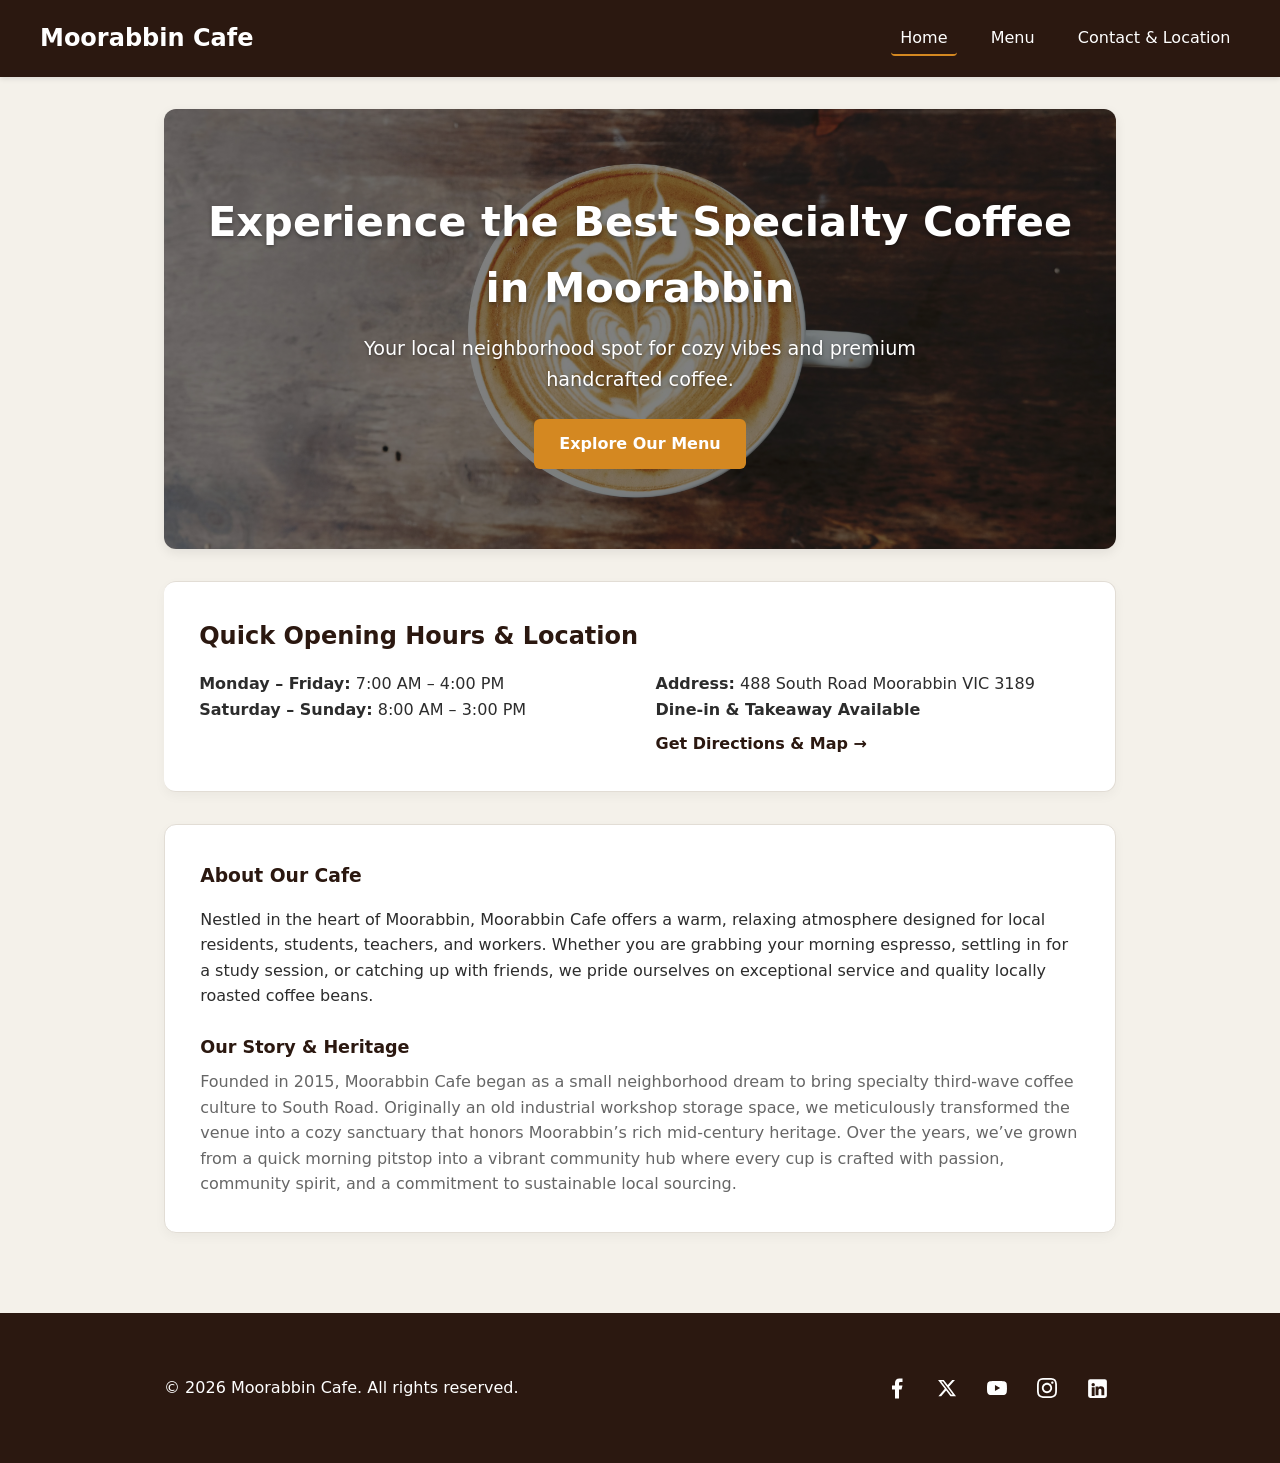
==== commit 48d31b9c: "Updated all three html files for SEO" ====
--- a/index.html
+++ b/index.html
@@ -1,11 +1,25 @@
 <!DOCTYPE html>
 <html lang="en">
-<head>
+<head>  
   <meta charset="UTF-8">
   <meta name="viewport" content="width=device-width, initial-scale=1.0">
-  <meta name="google-site-verification" content="V3QNZVAtZKauaNnLMULuKg85HY6yOqBI1x1kBFEwi4g" />
-  <title>Moorabbin Cafe | Home</title>
+  
+  <!-- Primary Title and Description -->
+  <!-- Updated for SEO -->
+  <title>Best Specialty Coffee in Moorabbin | Moorabbin Cafe</title>
+  <meta name="description" content="Welcome to Moorabbin's leading cafe moorabbin destination for specialty coffee...">
+  <meta name="google-site-verification" content="V3QNZVATZKauAnnLMULuKg85HY6yOqBI1x1kBEwi4g" />
+
   <link rel="stylesheet" href="css/style.css">
+
+  <!-- Google tag (gtag.js) -->
+  <script async src="https://www.googletagmanager.com/gtag/js?id=G-YT0SZKYQK7"></script>
+  <script>
+    window.dataLayer = window.dataLayer || [];
+    function gtag(){dataLayer.push(arguments);}
+    gtag('js', new Date());
+    gtag('config', 'G-YT0SZKYQK7');
+  </script>
 </head>
 <body>
 
@@ -35,7 +49,8 @@
     <!-- Hero Section -->
     <div class="hero-container">
       <section class="hero">
-        <h1>Welcome to Moorabbin Cafe</h1>
+        <!-- Updated for SEO -->
+        <h1 class="hero-title">Experience the Best Specialty Coffee in Moorabbin</h1>
         <p>Your local neighborhood spot for cozy vibes and premium handcrafted coffee.</p>
         <a href="menu.html" class="btn">Explore Our Menu</a>
       </section>
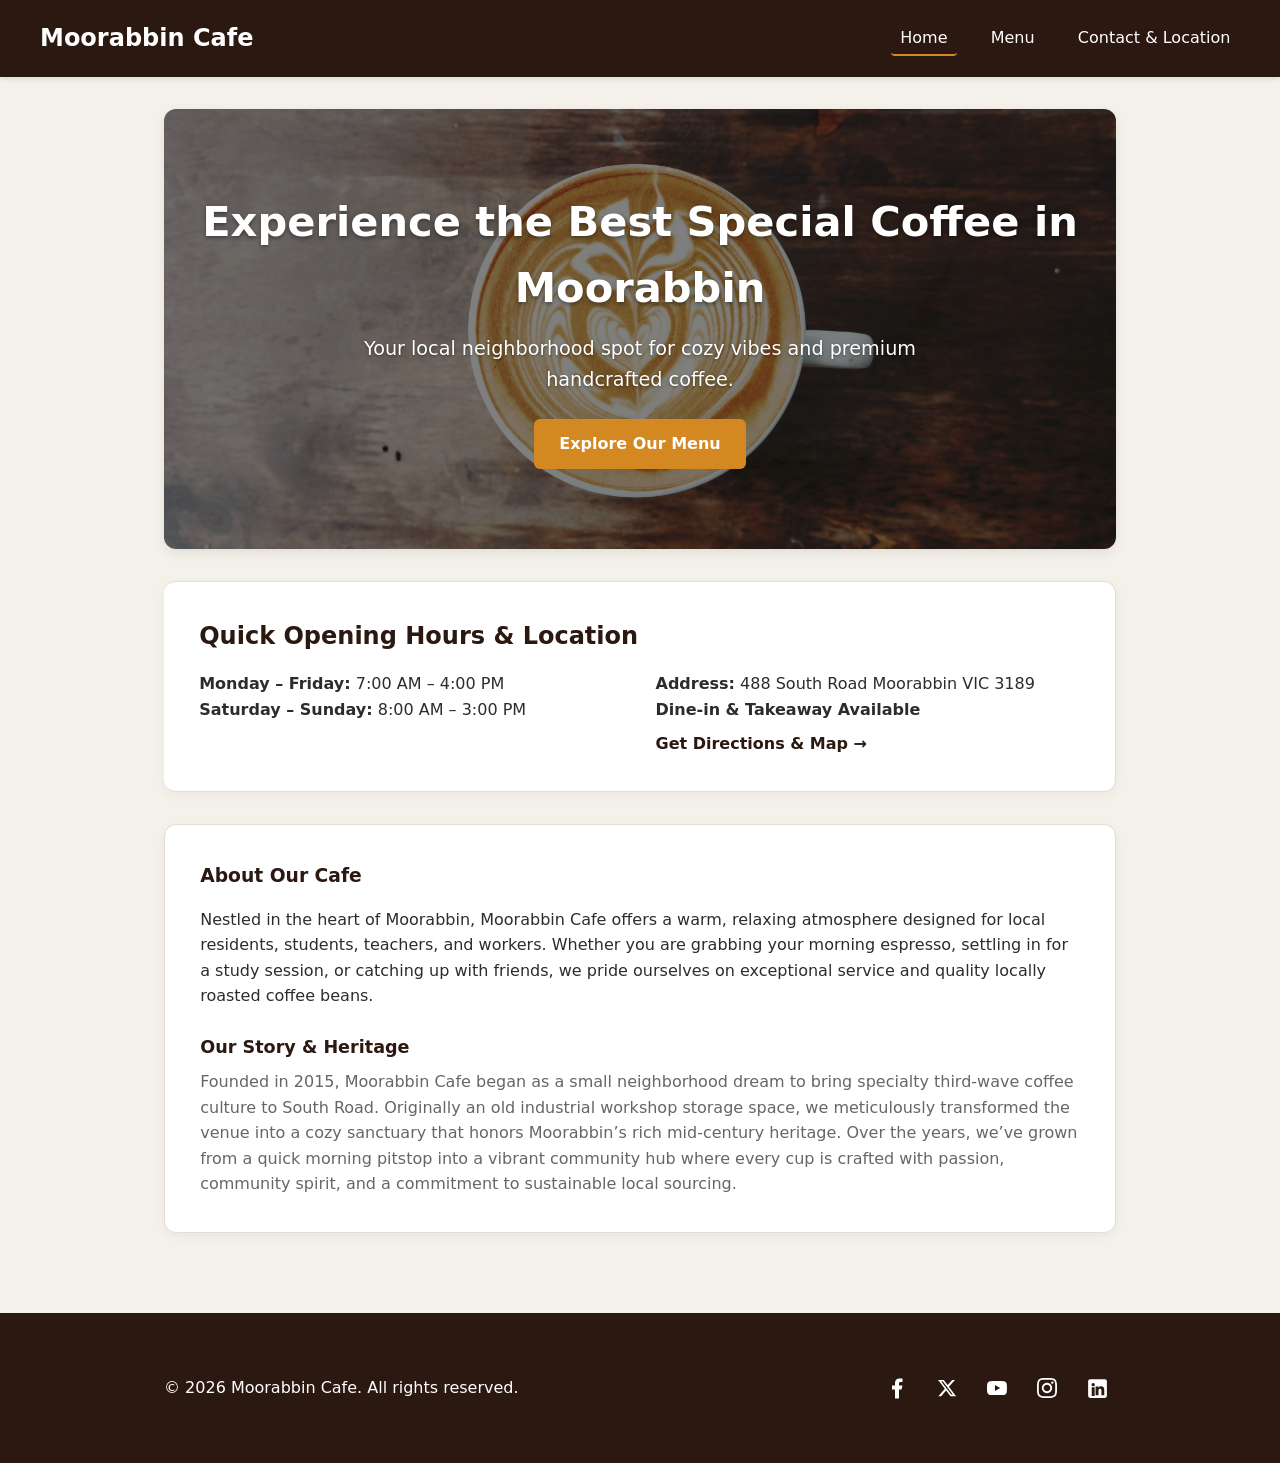
==== commit e57bb6ab: "Updated all three html and xml files for SEO again" ====
--- a/index.html
+++ b/index.html
@@ -3,16 +3,23 @@
 <head>  
   <meta charset="UTF-8">
   <meta name="viewport" content="width=device-width, initial-scale=1.0">
+  <title>Home | Moorabbin Cafe</title>
   
-  <!-- Primary Title and Description -->
   <!-- Updated for SEO -->
-  <title>Best Specialty Coffee in Moorabbin | Moorabbin Cafe</title>
-  <meta name="description" content="Welcome to Moorabbin's leading cafe moorabbin destination for specialty coffee...">
-  <meta name="google-site-verification" content="V3QNZVATZKauAnnLMULuKg85HY6yOqBI1x1kBEwi4g" />
-
+   <!-- This shows what the page is about when users search on Google. -->
+  <meta name="description" content="Welcome to Moorabbin's leading destination for specialty coffee and fresh daily breakfast.">
+  <!-- This acts as a security token to prove Google that the owner is the administrator of the domain. 
+   It unlocks full access to the owner's search performance data-->
+  <meta name="google-site-verification" content="V3QNZVATZKauAnnLMULuKg85HY6yOqBI1x1kBEWi4g" />    
+  
+  <!-- Open Graph Tags -->
+  <meta property="og:title" content="Home | Special Coffee & Breakfast | Moorabbin Cafe">
+  <meta property="og:description" content="Discover Melbourne's coziest spot for handcrafted coffee and fresh daily breakfast.">
+  <meta property="og:type" content="website">
+ 
   <link rel="stylesheet" href="css/style.css">
 
-  <!-- Google tag (gtag.js) -->
+  <!-- Google tag (gtag.js): the Google Analytics 4 (GA4) Global Site Tag, runs in the user's browser to track visitor analytics -->
   <script async src="https://www.googletagmanager.com/gtag/js?id=G-YT0SZKYQK7"></script>
   <script>
     window.dataLayer = window.dataLayer || [];
@@ -50,7 +57,7 @@
     <div class="hero-container">
       <section class="hero">
         <!-- Updated for SEO -->
-        <h1 class="hero-title">Experience the Best Specialty Coffee in Moorabbin</h1>
+        <h1 class="hero-title">Experience the Best Special Coffee in Moorabbin</h1>
         <p>Your local neighborhood spot for cozy vibes and premium handcrafted coffee.</p>
         <a href="menu.html" class="btn">Explore Our Menu</a>
       </section>
--- a/css/style.css
+++ b/css/style.css
@@ -156,7 +156,7 @@
   justify-content: center;
 }
 
-.hero h1 {
+.hero-title {
   font-size: 2.6rem;
   font-weight: 700;
   margin-bottom: 0.75rem;
@@ -385,16 +385,6 @@
 /* ==========================================================================
    Responsive Media Queries
    ========================================================================== */
-@media (max-width: 1024px) {
-  .menu-grid-4col {
-    grid-template-columns: repeat(2, 1fr);
-  }
-  .menu-text-box-coffee,
-  .menu-text-box-bakery {
-    grid-column: span 2;
-  }
-}
-
 @media (max-width: 768px) {
   .hamburger {
     display: flex;
@@ -420,14 +410,4 @@
   .grid-2 {
     grid-template-columns: 1fr;
   }
-}
-
-@media (max-width: 600px) {
-  .menu-grid-4col {
-    grid-template-columns: 1fr;
-  }
-  .menu-text-box-coffee,
-  .menu-text-box-bakery {
-    grid-column: span 1;
-  }
 }
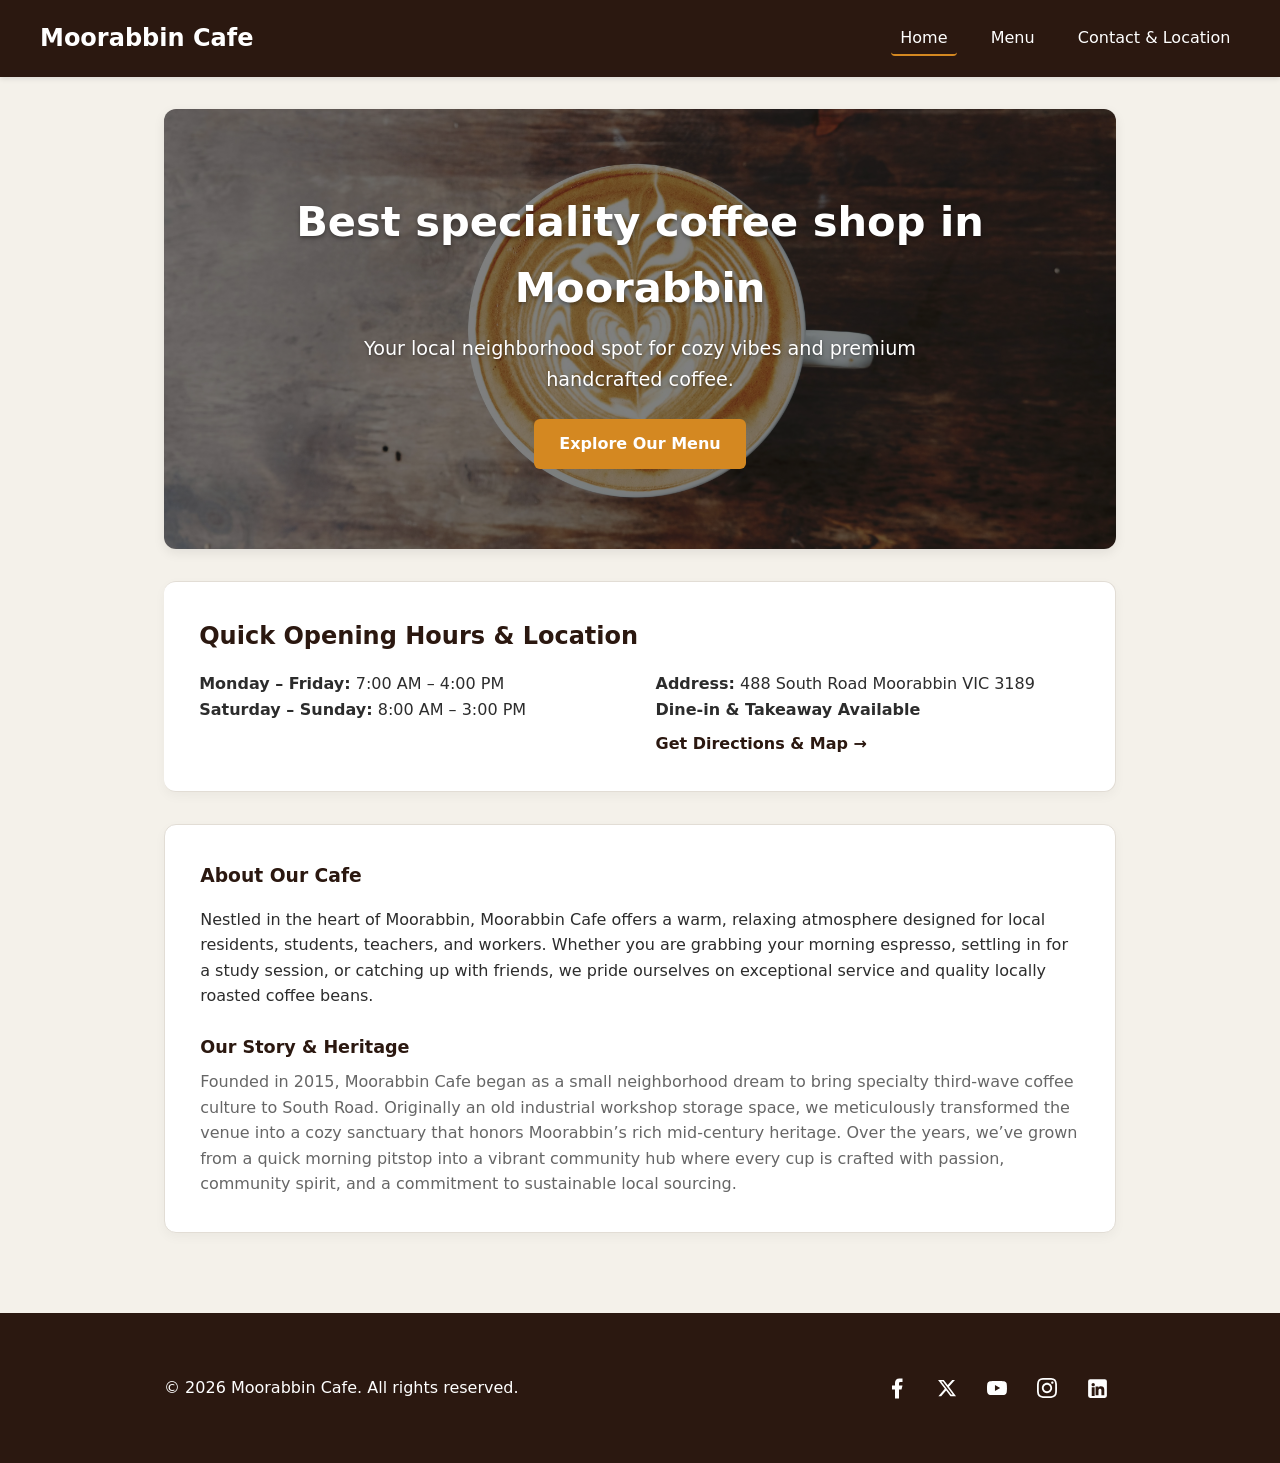
==== commit 297fe354: "All html files updated for SEO" ====
--- a/index.html
+++ b/index.html
@@ -57,7 +57,7 @@
     <div class="hero-container">
       <section class="hero">
         <!-- Updated for SEO -->
-        <h1 class="hero-title">Experience the Best Special Coffee in Moorabbin</h1>
+        <h1 class="hero-title">Best speciality coffee shop in Moorabbin</h1>
         <p>Your local neighborhood spot for cozy vibes and premium handcrafted coffee.</p>
         <a href="menu.html" class="btn">Explore Our Menu</a>
       </section>
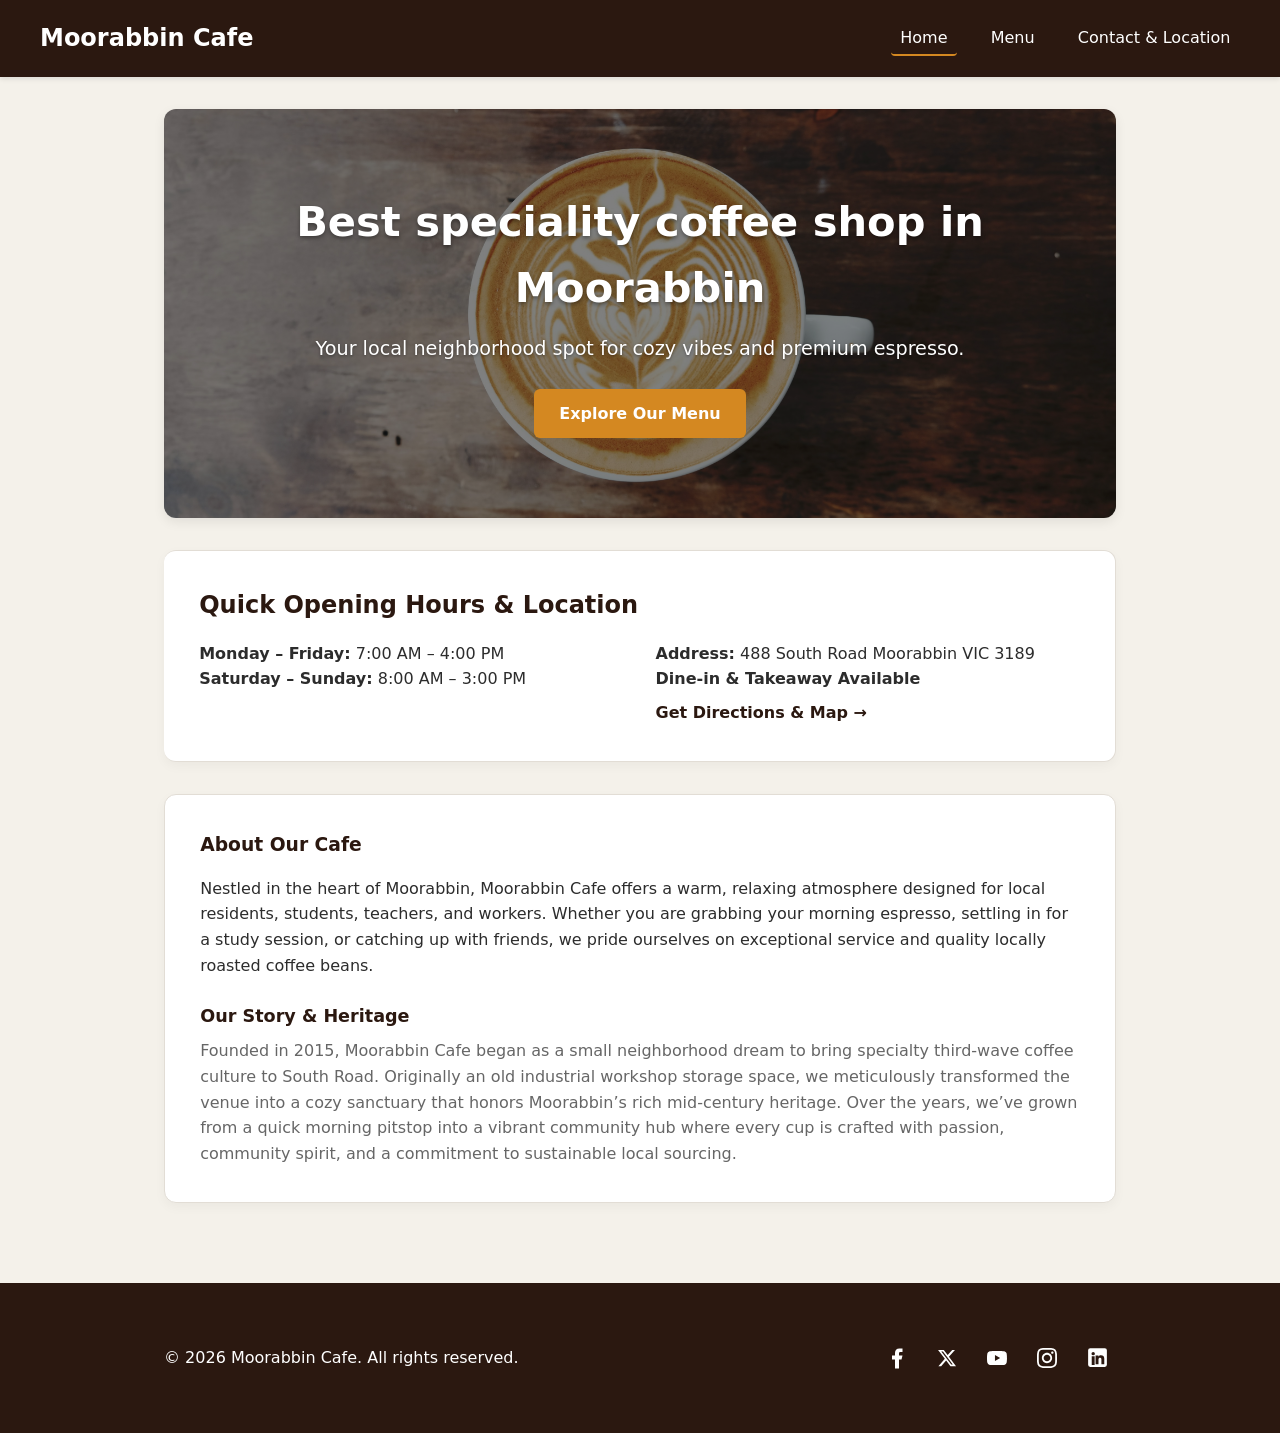
==== commit 2db52709: "Updated all again for SEO" ====
--- a/index.html
+++ b/index.html
@@ -5,21 +5,22 @@
   <meta name="viewport" content="width=device-width, initial-scale=1.0">
   <title>Home | Moorabbin Cafe</title>
   
-  <!-- Updated for SEO -->
-   <!-- This shows what the page is about when users search on Google. -->
+  <!-- Added for SEO -->
+  <!-- This shows what the page is about when users search on Google. -->
   <meta name="description" content="Welcome to Moorabbin's leading destination for specialty coffee and fresh daily breakfast.">
   <!-- This acts as a security token to prove Google that the owner is the administrator of the domain. 
    It unlocks full access to the owner's search performance data-->
-  <meta name="google-site-verification" content="V3QNZVATZKauAnnLMULuKg85HY6yOqBI1x1kBEWi4g" />    
-  
-  <!-- Open Graph Tags -->
+  <meta name="google-site-verification" content="V3QNZVATZKauAnnLMULuKg85HY6yOqBI1x1kBEWi4g" />
+  <!-- Open Graph Tags: if someone shares direct link on social media, it generates a custom preview card 
+   for menu instead of home page. -->
   <meta property="og:title" content="Home | Special Coffee & Breakfast | Moorabbin Cafe">
   <meta property="og:description" content="Discover Melbourne's coziest spot for handcrafted coffee and fresh daily breakfast.">
   <meta property="og:type" content="website">
  
   <link rel="stylesheet" href="css/style.css">
 
-  <!-- Google tag (gtag.js): the Google Analytics 4 (GA4) Global Site Tag, runs in the user's browser to track visitor analytics -->
+  <!-- Added for SEO:
+   Google tag (gtag.js): the Google Analytics 4 (GA4) Global Site Tag, runs in the user's browser to track visitor analytics -->
   <script async src="https://www.googletagmanager.com/gtag/js?id=G-YT0SZKYQK7"></script>
   <script>
     window.dataLayer = window.dataLayer || [];
@@ -58,7 +59,7 @@
       <section class="hero">
         <!-- Updated for SEO -->
         <h1 class="hero-title">Best speciality coffee shop in Moorabbin</h1>
-        <p>Your local neighborhood spot for cozy vibes and premium handcrafted coffee.</p>
+        <p>Your local neighborhood spot for cozy vibes and premium espresso.</p>
         <a href="menu.html" class="btn">Explore Our Menu</a>
       </section>
     </div>
--- a/css/style.css
+++ b/css/style.css
@@ -143,7 +143,7 @@
 .hero {
   position: relative;
   background: linear-gradient(rgba(0, 0, 0, 0.5), rgba(0, 0, 0, 0.5)), 
-              url('../images/coffee4.jpg') no-repeat center center/cover;
+              url('../images/coffeeHero.jpg') no-repeat center center/cover;
   color: #ffffff;
   padding: 5rem 2rem;
   text-align: center;
